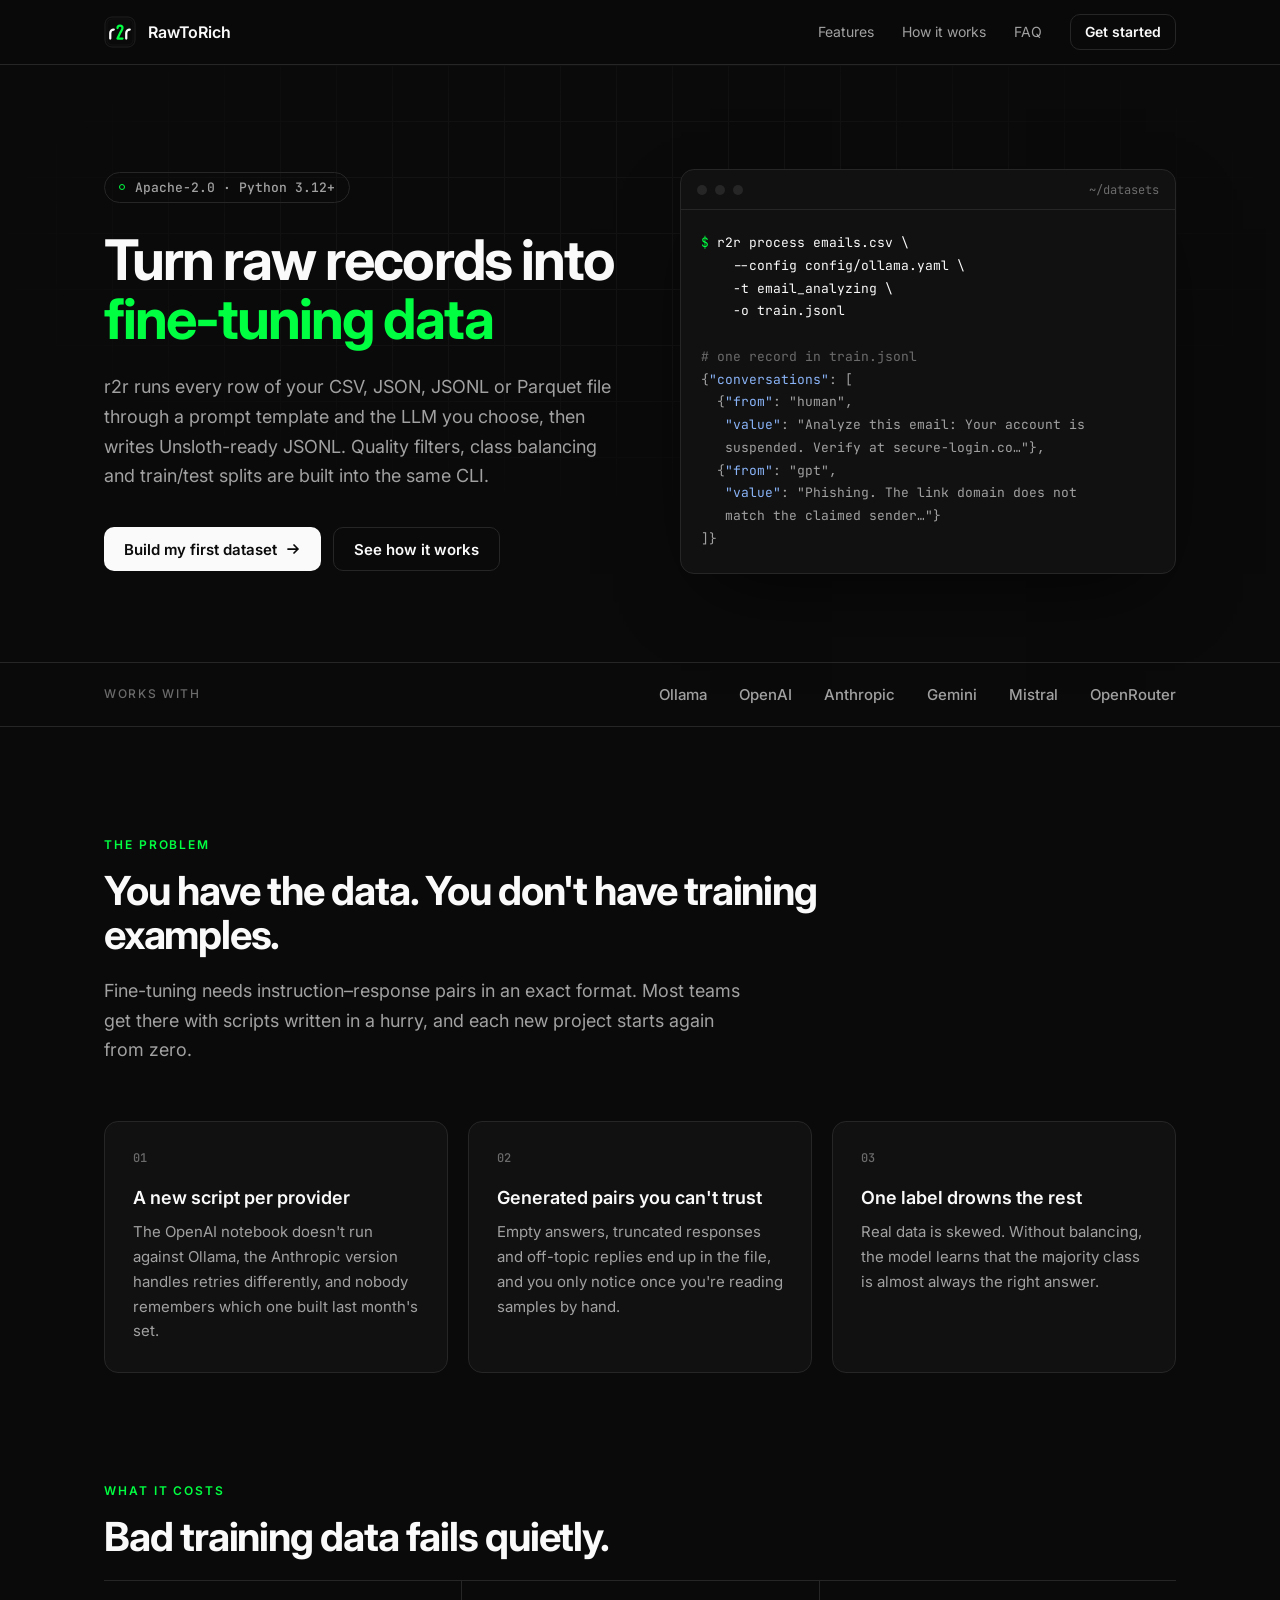
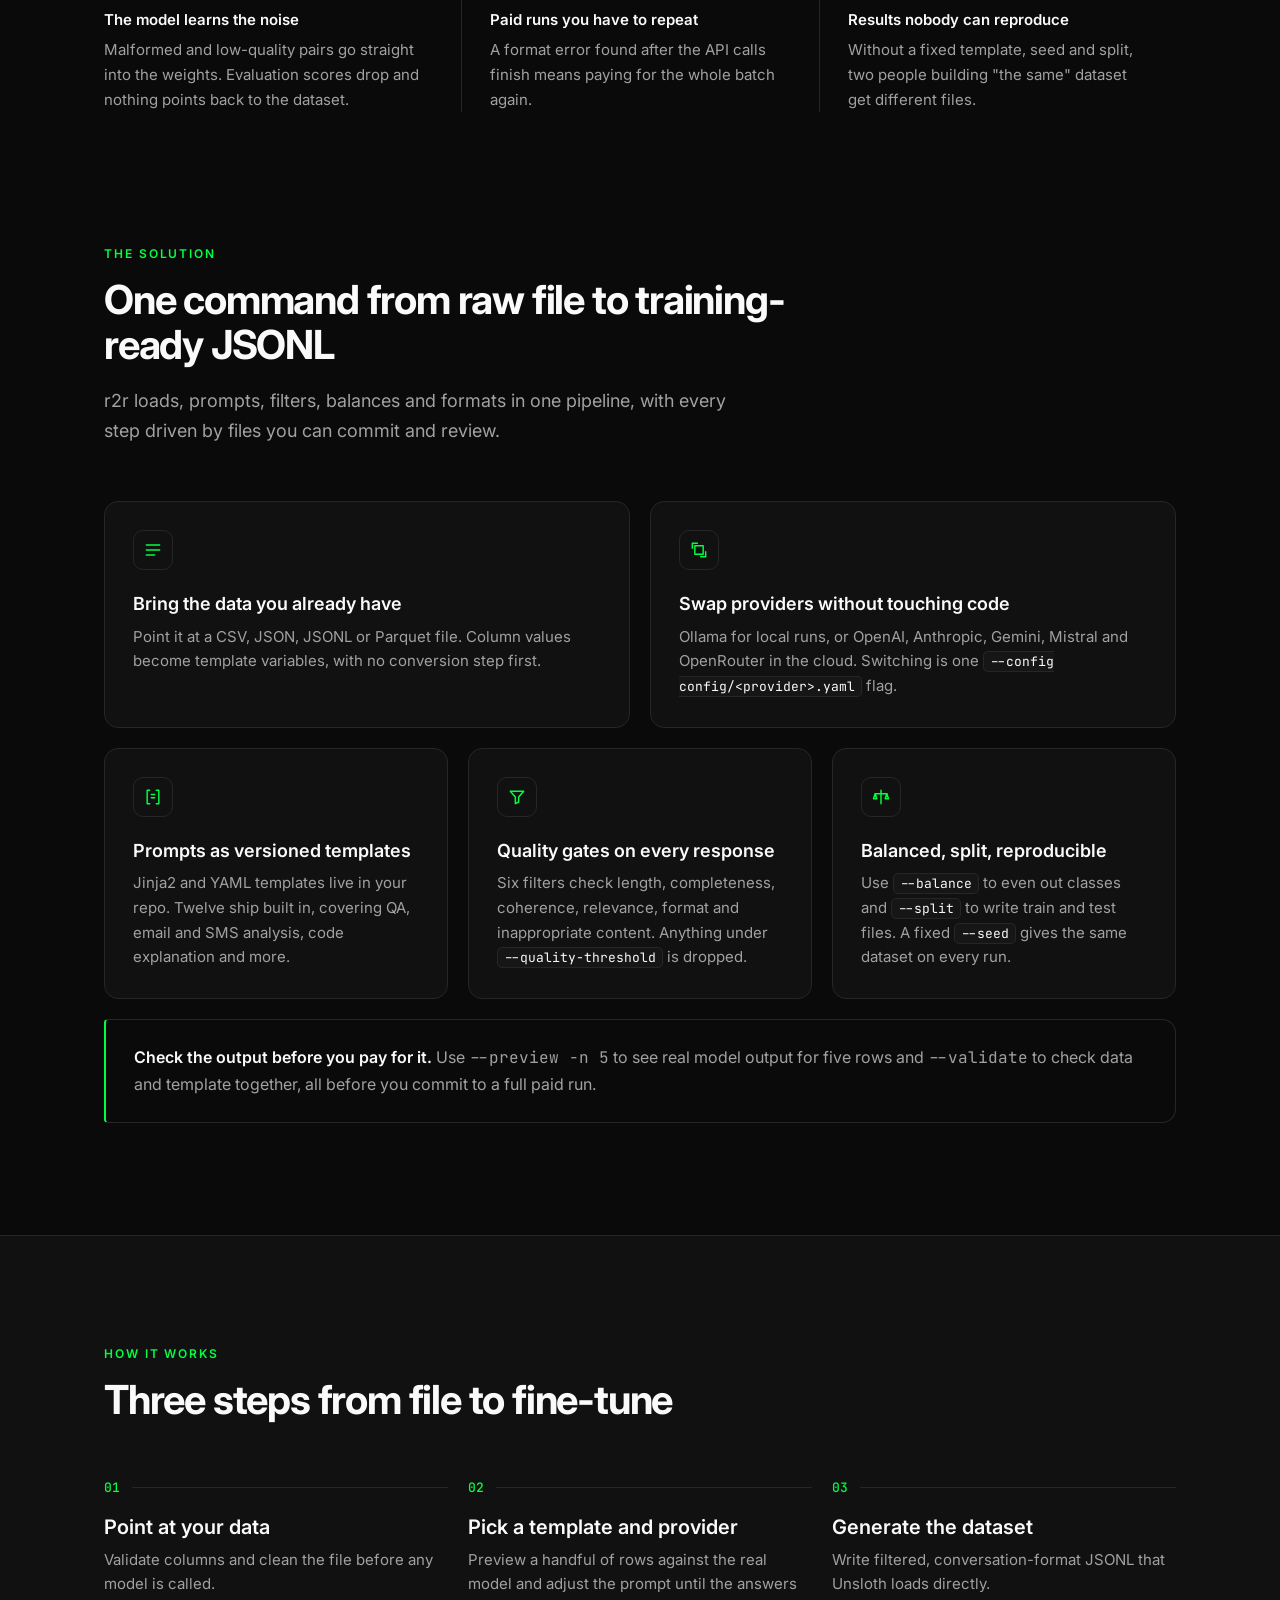
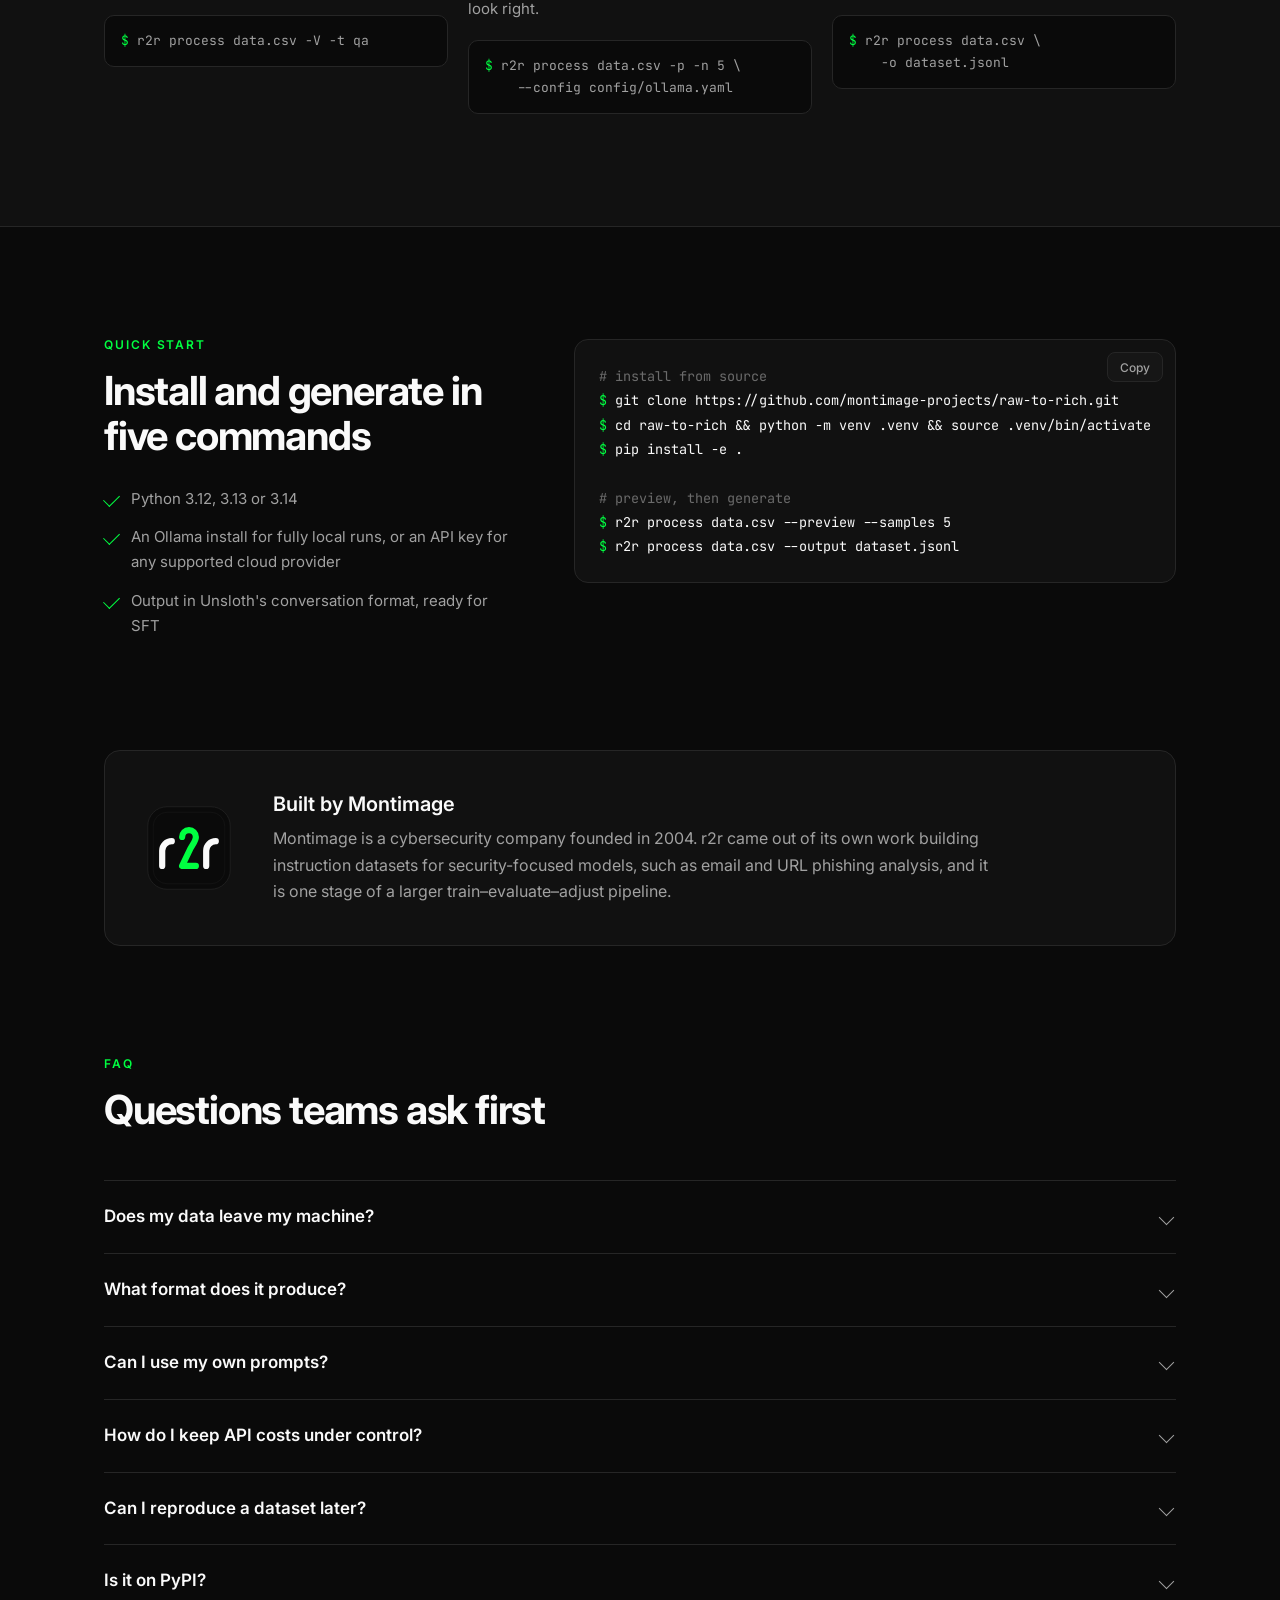
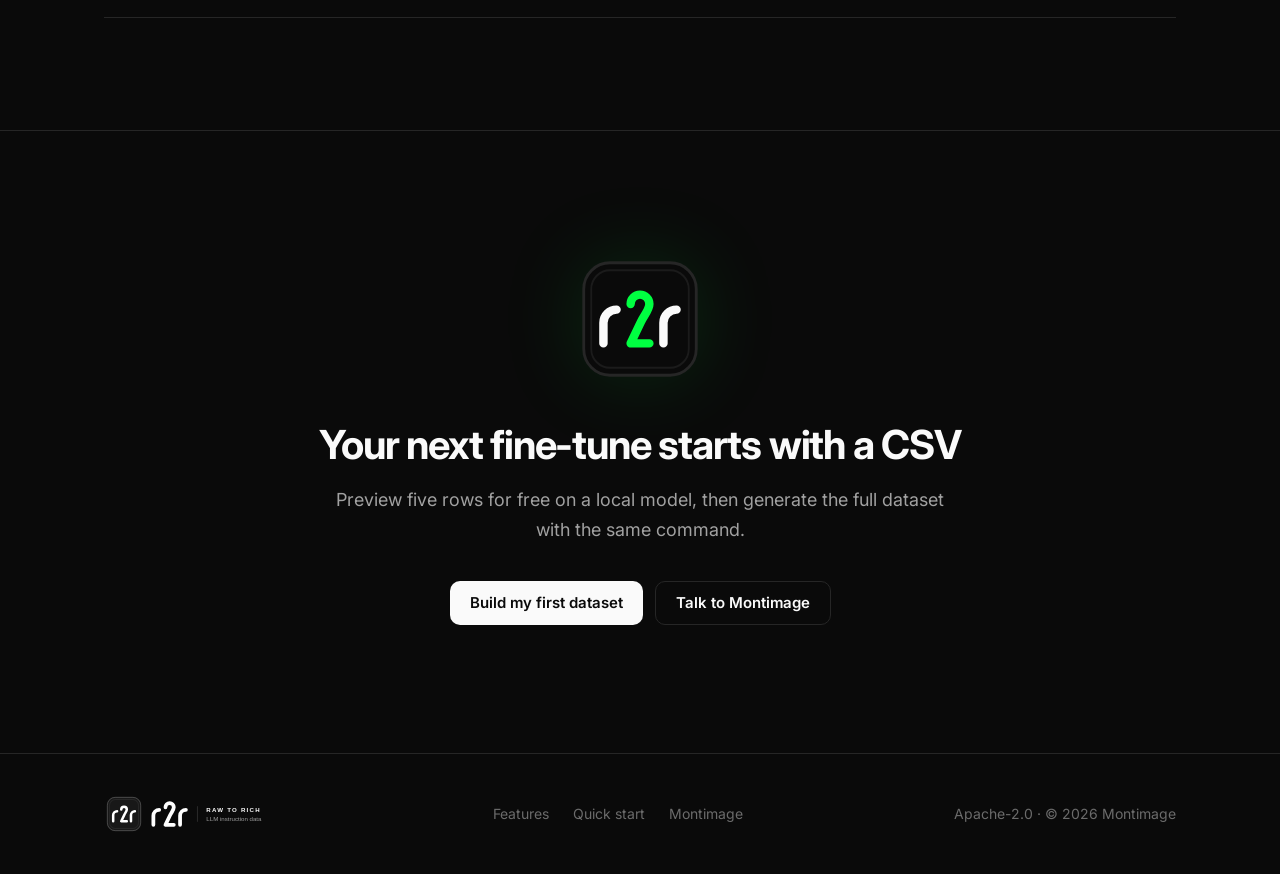
==== index.html @ e6274228 "chore(pages): publish site" ====
<!doctype html>
<html lang="en">
<head>
<meta charset="utf-8">
<meta name="viewport" content="width=device-width, initial-scale=1">
<title>r2r — Raw datasets to fine-tuning data</title>
<meta name="description" content="r2r turns CSV, JSON, JSONL and Parquet files into Unsloth-ready instruction datasets using any LLM provider, with quality filters, class balancing and train/test splits built in.">
<meta property="og:title" content="r2r — Raw datasets to fine-tuning data">
<meta property="og:description" content="Turn raw records into instruction datasets for LLM fine-tuning. One CLI: load, prompt, filter, balance, export JSONL.">
<meta property="og:image" content="assets/logo-icon.svg">
<meta name="theme-color" content="#0A0A0A">
<link rel="icon" href="assets/favicon.svg" type="image/svg+xml">
<link rel="preconnect" href="https://fonts.googleapis.com">
<link rel="preconnect" href="https://fonts.gstatic.com" crossorigin>
<link href="https://fonts.googleapis.com/css2?family=Inter:wght@400;500;600;700&family=JetBrains+Mono:wght@400;500&display=swap" rel="stylesheet">
<style>
:root{
  --bg:#0A0A0A;--surface:#111111;--surface-2:#161616;--border:#262626;--muted:#A1A1A1;--dim:#6B6B6B;--text:#FAFAFA;--accent:#00FF41;
  --sans:Inter,system-ui,-apple-system,"Segoe UI",sans-serif;--mono:"JetBrains Mono",ui-monospace,SFMono-Regular,Menlo,monospace;
}
*{box-sizing:border-box;margin:0;padding:0}
html{scroll-behavior:smooth}
body{background:var(--bg);color:var(--text);font:400 16px/1.65 var(--sans);-webkit-font-smoothing:antialiased;overflow-x:hidden}
a{color:inherit;text-decoration:none}
.wrap{max-width:1120px;margin:0 auto;padding:0 24px}
code,pre{font-family:var(--mono)}
:focus-visible{outline:2px solid var(--accent);outline-offset:3px;border-radius:6px}

/* nav */
nav{position:sticky;top:0;z-index:10;background:rgba(10,10,10,.82);backdrop-filter:saturate(140%) blur(12px);-webkit-backdrop-filter:saturate(140%) blur(12px);border-bottom:1px solid var(--border)}
nav .wrap{display:flex;align-items:center;justify-content:space-between;height:64px}
.brand{display:flex;align-items:center;gap:12px}
.brand img{width:32px;height:32px}
.brand span{font:600 16px/1 var(--sans);letter-spacing:-.01em}
.links{display:flex;align-items:center;gap:28px;font-size:14px;color:var(--muted)}
.links a:hover{color:var(--text)}

/* buttons */
.btn{display:inline-flex;align-items:center;gap:8px;height:44px;padding:0 20px;border-radius:10px;font:600 15px/1 var(--sans);transition:border-color .15s,background .15s,color .15s}
.btn-primary{background:var(--text);color:var(--bg)}
.btn-primary:hover{background:#fff}
.btn-ghost{border:1px solid var(--border);color:var(--text)}
.btn-ghost:hover{border-color:var(--accent);color:var(--accent)}
.btn-sm{height:36px;padding:0 14px;font-size:14px}
.btn svg{width:16px;height:16px}

/* hero */
.hero{padding:104px 0 88px;position:relative}
.hero::before{content:"";position:absolute;inset:0;background-image:linear-gradient(var(--border) 1px,transparent 1px),linear-gradient(90deg,var(--border) 1px,transparent 1px);background-size:56px 56px;opacity:.35;mask-image:radial-gradient(ellipse 70% 60% at 50% 30%,#000 30%,transparent 75%);-webkit-mask-image:radial-gradient(ellipse 70% 60% at 50% 30%,#000 30%,transparent 75%);pointer-events:none}
.hero .wrap{position:relative;display:grid;grid-template-columns:1.05fr 1fr;gap:56px;align-items:center}
.eyebrow{display:inline-flex;align-items:center;gap:10px;font:500 13px/1 var(--mono);color:var(--muted);border:1px solid var(--border);border-radius:999px;padding:8px 14px;margin-bottom:28px}
.eyebrow i{width:6px;height:6px;border-radius:50%;border:1.5px solid var(--accent)}
h1{font:700 56px/1.05 var(--sans);letter-spacing:-.035em}
h1 em{font-style:normal;color:var(--accent)}
.lead{font-size:18px;color:var(--muted);margin:24px 0 36px;max-width:520px}
.cta{display:flex;gap:12px;flex-wrap:wrap}

/* terminal */
.term{background:var(--surface);border:1px solid var(--border);border-radius:14px;overflow:hidden;box-shadow:0 30px 80px -30px rgba(0,0,0,.8)}
.term-bar{display:flex;align-items:center;gap:8px;height:40px;padding:0 16px;border-bottom:1px solid var(--border)}
.term-bar b{width:10px;height:10px;border-radius:50%;background:#262626}
.term-bar span{margin-left:auto;font:400 12px var(--mono);color:var(--dim)}
.term pre{padding:22px 20px;font-size:13px;line-height:1.75;color:var(--muted);white-space:pre;overflow-x:auto}
.p{color:var(--accent)}.w{color:var(--text)}.d{color:var(--dim)}.k{color:#8AB4F8}

/* trust */
.trust{border-top:1px solid var(--border);border-bottom:1px solid var(--border)}
.trust .wrap{display:flex;align-items:center;justify-content:space-between;gap:24px;flex-wrap:wrap;padding-top:22px;padding-bottom:22px}
.trust small{font:500 12px/1 var(--sans);letter-spacing:.14em;text-transform:uppercase;color:var(--dim)}
.trust ul{display:flex;gap:32px;list-style:none;flex-wrap:wrap;font:500 15px var(--sans);color:var(--muted)}

/* sections */
section{padding:112px 0}
.label{font:600 12px/1 var(--sans);letter-spacing:.16em;text-transform:uppercase;color:var(--accent);margin-bottom:18px}
h2{font:700 40px/1.12 var(--sans);letter-spacing:-.03em;max-width:720px}
.sub{color:var(--muted);font-size:18px;max-width:640px;margin-top:18px}

/* problem / agitate */
.cols3{display:grid;grid-template-columns:repeat(3,1fr);gap:20px;margin-top:56px}
.pain{border:1px solid var(--border);border-radius:14px;padding:28px;background:var(--surface)}
.pain .n{font:500 12px var(--mono);color:var(--dim);margin-bottom:20px;display:block}
.pain h3{font:600 18px/1.35 var(--sans);margin-bottom:10px}
.pain p{color:var(--muted);font-size:15px}
.cost{margin-top:20px;display:grid;grid-template-columns:repeat(3,1fr);border-top:1px solid var(--border)}
.cost div{padding:28px 28px 0 0}
.cost div+div{padding-left:28px;border-left:1px solid var(--border)}
.cost h4{font:600 15px/1.4 var(--sans);margin-bottom:8px}
.cost p{color:var(--muted);font-size:15px}

/* features */
.feat{display:grid;grid-template-columns:repeat(6,1fr);gap:20px;margin-top:56px}
.f{grid-column:span 2;border:1px solid var(--border);border-radius:14px;padding:28px;background:var(--surface);transition:border-color .2s}
.f:hover{border-color:#3a3a3a}
.f.wide{grid-column:span 3}
.f .ic{width:40px;height:40px;border-radius:10px;border:1px solid var(--border);display:grid;place-items:center;margin-bottom:22px}
.f .ic svg{width:20px;height:20px;stroke:var(--accent);fill:none;stroke-width:1.75;stroke-linecap:round;stroke-linejoin:round}
.f h3{font:600 18px/1.35 var(--sans);margin-bottom:8px}
.f p{color:var(--muted);font-size:15px}
.f code{font-size:13px;color:var(--text);background:var(--surface-2);border:1px solid var(--border);border-radius:5px;padding:1px 6px}
.why{margin-top:20px;border:1px solid var(--border);border-left:2px solid var(--accent);border-radius:4px 14px 14px 4px;padding:24px 28px;color:var(--muted)}
.why strong{color:var(--text);font-weight:600}

/* how */
.how{background:var(--surface);border-top:1px solid var(--border);border-bottom:1px solid var(--border)}
.steps{display:grid;grid-template-columns:repeat(3,1fr);gap:20px;margin-top:56px;counter-reset:s}
.step{position:relative}
.step .num{font:500 13px var(--mono);color:var(--accent);display:flex;align-items:center;gap:12px;margin-bottom:18px}
.step .num::after{content:"";flex:1;height:1px;background:var(--border)}
.step h3{font:600 20px/1.3 var(--sans);margin-bottom:8px}
.step p{color:var(--muted);font-size:15px;margin-bottom:18px}
.snip{background:var(--bg);border:1px solid var(--border);border-radius:10px;padding:14px 16px;font:400 13px/1.7 var(--mono);color:var(--muted);overflow-x:auto;white-space:pre}

/* quick start */
.qs{display:grid;grid-template-columns:1fr 1.2fr;gap:56px;align-items:start}
.qs ul{list-style:none;margin-top:28px;display:grid;gap:14px}
.qs li{display:flex;gap:12px;color:var(--muted);font-size:15px}
.qs li::before{content:"";flex:none;width:14px;height:8px;margin-top:7px;border-left:1.5px solid var(--accent);border-bottom:1.5px solid var(--accent);transform:rotate(-45deg)}
.code{position:relative;background:var(--surface);border:1px solid var(--border);border-radius:14px}
.code pre{padding:24px;font-size:13.5px;line-height:1.8;color:var(--muted);overflow-x:auto}
.copy{position:absolute;top:12px;right:12px;height:30px;padding:0 12px;border-radius:8px;border:1px solid var(--border);background:var(--surface-2);color:var(--muted);font:500 12px var(--sans);cursor:pointer}
.copy:hover{color:var(--text);border-color:#3a3a3a}

/* about */
.about{display:grid;grid-template-columns:auto 1fr;gap:40px;align-items:center;border:1px solid var(--border);border-radius:16px;padding:40px;background:var(--surface)}
.about img{width:88px;height:88px}
.about p{color:var(--muted);max-width:720px}
.about h3{font:600 20px/1.3 var(--sans);margin-bottom:8px}

/* faq */
.faq{margin-top:48px;border-top:1px solid var(--border)}
details{border-bottom:1px solid var(--border)}
summary{list-style:none;cursor:pointer;display:flex;justify-content:space-between;align-items:center;gap:24px;padding:24px 0;font:600 17px/1.4 var(--sans)}
summary::-webkit-details-marker{display:none}
summary::after{content:"";flex:none;width:10px;height:10px;border-right:1.5px solid var(--muted);border-bottom:1.5px solid var(--muted);transform:rotate(45deg);transition:transform .2s;margin-right:4px}
details[open] summary::after{transform:rotate(-135deg)}
details p{color:var(--muted);padding:0 48px 24px 0;max-width:820px}
details code{font-size:13px;color:var(--text)}

/* final */
.final{text-align:center;padding:128px 0;border-top:1px solid var(--border);position:relative;overflow:hidden}
.final svg.bg{width:120px;height:120px;margin-bottom:36px;filter:drop-shadow(0 0 40px rgba(0,255,65,.12))}
.final h2{margin:0 auto}
.final .sub{margin:18px auto 36px}
.final .cta{justify-content:center}

footer{border-top:1px solid var(--border);padding:40px 0;color:var(--dim);font-size:14px}
footer .wrap{display:flex;justify-content:space-between;align-items:center;gap:20px;flex-wrap:wrap}
footer img{height:40px}
footer a:hover{color:var(--text)}
footer nav{position:static;background:none;border:0;backdrop-filter:none;display:flex;gap:24px}

@media (max-width:960px){
  .hero .wrap,.qs{grid-template-columns:1fr}
  h1{font-size:44px}
  .feat{grid-template-columns:1fr 1fr}.f,.f.wide{grid-column:span 1}
  .cols3,.steps{grid-template-columns:1fr}
  .cost{grid-template-columns:1fr}.cost div,.cost div+div{padding:24px 0 0;border-left:0}
}
@media (max-width:640px){
  .wrap{padding:0 16px}
  .links a:not(.btn){display:none}
  .hero{padding:72px 0 64px}
  h1{font-size:38px}h2{font-size:30px}
  .term pre{font-size:11.5px;padding:18px 16px}
  section{padding:80px 0}
  .feat{grid-template-columns:1fr}
  .about{grid-template-columns:1fr;padding:28px}
  details p{padding-right:0}
}
@media (prefers-reduced-motion:reduce){html{scroll-behavior:auto}*{transition:none!important}}
</style>
</head>
<body>

<nav aria-label="Primary">
  <div class="wrap">
    <a class="brand" href="#top" aria-label="r2r home">
      <img src="assets/logo-mark.svg" alt="">
      <span>RawToRich</span>
    </a>
    <div class="links">
      <a href="#features">Features</a>
      <a href="#how">How it works</a>
      <a href="#faq">FAQ</a>
      <a class="btn btn-ghost btn-sm" href="#quickstart">Get started</a>
    </div>
  </div>
</nav>

<main id="top">

<!-- HERO -->
<header class="hero">
  <div class="wrap">
    <div>
      <span class="eyebrow"><i></i>Apache-2.0 · Python 3.12+</span>
      <h1>Turn raw records into <em>fine-tuning data</em></h1>
      <p class="lead">r2r runs every row of your CSV, JSON, JSONL or Parquet file through a prompt template and the LLM you choose, then writes Unsloth-ready JSONL. Quality filters, class balancing and train/test splits are built into the same CLI.</p>
      <div class="cta">
        <a class="btn btn-primary" href="#quickstart">Build my first dataset
          <svg viewBox="0 0 16 16" fill="none" stroke="currentColor" stroke-width="1.75" stroke-linecap="round" stroke-linejoin="round" aria-hidden="true"><path d="M3 8h10M9 4l4 4-4 4"/></svg></a>
        <a class="btn btn-ghost" href="#how">See how it works</a>
      </div>
    </div>
    <div class="term" role="img" aria-label="Terminal running r2r and the JSONL record it produces">
      <div class="term-bar"><b></b><b></b><b></b><span>~/datasets</span></div>
<pre><span class="p">$</span> <span class="w">r2r process emails.csv \
    --config config/ollama.yaml \
    -t email_analyzing \
    -o train.jsonl</span>

<span class="d"># one record in train.jsonl</span>
{<span class="k">"conversations"</span>: [
  {<span class="k">"from"</span>: "human",
   <span class="k">"value"</span>: "Analyze this email: Your account is
   suspended. Verify at secure-login.co…"},
  {<span class="k">"from"</span>: "gpt",
   <span class="k">"value"</span>: "Phishing. The link domain does not
   match the claimed sender…"}
]}</pre>
    </div>
  </div>
</header>

<div class="trust">
  <div class="wrap">
    <small>Works with</small>
    <ul>
      <li>Ollama</li><li>OpenAI</li><li>Anthropic</li><li>Gemini</li><li>Mistral</li><li>OpenRouter</li>
    </ul>
  </div>
</div>

<!-- PROBLEM -->
<section aria-labelledby="problem-h">
  <div class="wrap">
    <div class="label">The problem</div>
    <h2 id="problem-h">You have the data. You don't have training examples.</h2>
    <p class="sub">Fine-tuning needs instruction–response pairs in an exact format. Most teams get there with scripts written in a hurry, and each new project starts again from zero.</p>
    <div class="cols3">
      <article class="pain"><span class="n">01</span><h3>A new script per provider</h3><p>The OpenAI notebook doesn't run against Ollama, the Anthropic version handles retries differently, and nobody remembers which one built last month's set.</p></article>
      <article class="pain"><span class="n">02</span><h3>Generated pairs you can't trust</h3><p>Empty answers, truncated responses and off-topic replies end up in the file, and you only notice once you're reading samples by hand.</p></article>
      <article class="pain"><span class="n">03</span><h3>One label drowns the rest</h3><p>Real data is skewed. Without balancing, the model learns that the majority class is almost always the right answer.</p></article>
    </div>
  </div>
</section>

<!-- AGITATE -->
<section style="padding-top:0" aria-labelledby="cost-h">
  <div class="wrap">
    <div class="label">What it costs</div>
    <h2 id="cost-h">Bad training data fails quietly.</h2>
    <div class="cost">
      <div><h4>The model learns the noise</h4><p>Malformed and low-quality pairs go straight into the weights. Evaluation scores drop and nothing points back to the dataset.</p></div>
      <div><h4>Paid runs you have to repeat</h4><p>A format error found after the API calls finish means paying for the whole batch again.</p></div>
      <div><h4>Results nobody can reproduce</h4><p>Without a fixed template, seed and split, two people building "the same" dataset get different files.</p></div>
    </div>
  </div>
</section>

<!-- SOLUTION -->
<section id="features" aria-labelledby="feat-h" style="padding-top:24px">
  <div class="wrap">
    <div class="label">The solution</div>
    <h2 id="feat-h">One command from raw file to training-ready JSONL</h2>
    <p class="sub">r2r loads, prompts, filters, balances and formats in one pipeline, with every step driven by files you can commit and review.</p>
    <div class="feat">
      <article class="f wide">
        <div class="ic"><svg viewBox="0 0 24 24"><path d="M4 6h16M4 12h16M4 18h10"/></svg></div>
        <h3>Bring the data you already have</h3>
        <p>Point it at a CSV, JSON, JSONL or Parquet file. Column values become template variables, with no conversion step first.</p>
      </article>
      <article class="f wide">
        <div class="ic"><svg viewBox="0 0 24 24"><path d="M7 7h10v10H7z"/><path d="M4 10V4h6M20 14v6h-6"/></svg></div>
        <h3>Swap providers without touching code</h3>
        <p>Ollama for local runs, or OpenAI, Anthropic, Gemini, Mistral and OpenRouter in the cloud. Switching is one <code>--config config/&lt;provider&gt;.yaml</code> flag.</p>
      </article>
      <article class="f">
        <div class="ic"><svg viewBox="0 0 24 24"><path d="M8 4H5v16h3M16 4h3v16h-3"/><path d="M10 9h4M10 13h4"/></svg></div>
        <h3>Prompts as versioned templates</h3>
        <p>Jinja2 and YAML templates live in your repo. Twelve ship built in, covering QA, email and SMS analysis, code explanation and more.</p>
      </article>
      <article class="f">
        <div class="ic"><svg viewBox="0 0 24 24"><path d="M4 5h16l-6 7v6l-4 2v-8z"/></svg></div>
        <h3>Quality gates on every response</h3>
        <p>Six filters check length, completeness, coherence, relevance, format and inappropriate content. Anything under <code>--quality-threshold</code> is dropped.</p>
      </article>
      <article class="f">
        <div class="ic"><svg viewBox="0 0 24 24"><path d="M12 4v16M5 8h14"/><path d="M5 8l-2 6h4zM19 8l-2 6h4z"/></svg></div>
        <h3>Balanced, split, reproducible</h3>
        <p>Use <code>--balance</code> to even out classes and <code>--split</code> to write train and test files. A fixed <code>--seed</code> gives the same dataset on every run.</p>
      </article>
    </div>
    <p class="why"><strong>Check the output before you pay for it.</strong> Use <code>--preview -n 5</code> to see real model output for five rows and <code>--validate</code> to check data and template together, all before you commit to a full paid run.</p>
  </div>
</section>

<!-- HOW IT WORKS -->
<section id="how" class="how" aria-labelledby="how-h">
  <div class="wrap">
    <div class="label">How it works</div>
    <h2 id="how-h">Three steps from file to fine-tune</h2>
    <div class="steps">
      <div class="step">
        <div class="num">01</div>
        <h3>Point at your data</h3>
        <p>Validate columns and clean the file before any model is called.</p>
<div class="snip"><span class="p">$</span> r2r process data.csv -V -t qa</div>
      </div>
      <div class="step">
        <div class="num">02</div>
        <h3>Pick a template and provider</h3>
        <p>Preview a handful of rows against the real model and adjust the prompt until the answers look right.</p>
<div class="snip"><span class="p">$</span> r2r process data.csv -p -n 5 \
    --config config/ollama.yaml</div>
      </div>
      <div class="step">
        <div class="num">03</div>
        <h3>Generate the dataset</h3>
        <p>Write filtered, conversation-format JSONL that Unsloth loads directly.</p>
<div class="snip"><span class="p">$</span> r2r process data.csv \
    -o dataset.jsonl</div>
      </div>
    </div>
  </div>
</section>

<!-- QUICK START -->
<section id="quickstart" aria-labelledby="qs-h">
  <div class="wrap qs">
    <div>
      <div class="label">Quick start</div>
      <h2 id="qs-h">Install and generate in five commands</h2>
      <ul>
        <li>Python 3.12, 3.13 or 3.14</li>
        <li>An Ollama install for fully local runs, or an API key for any supported cloud provider</li>
        <li>Output in Unsloth's conversation format, ready for SFT</li>
      </ul>
    </div>
    <div class="code">
      <button class="copy" type="button" data-copy="qs-code">Copy</button>
<pre id="qs-code"><span class="d"># install from source</span>
<span class="p">$</span> <span class="w">git clone https://github.com/montimage-projects/raw-to-rich.git</span>
<span class="p">$</span> <span class="w">cd raw-to-rich &amp;&amp; python -m venv .venv &amp;&amp; source .venv/bin/activate</span>
<span class="p">$</span> <span class="w">pip install -e .</span>

<span class="d"># preview, then generate</span>
<span class="p">$</span> <span class="w">r2r process data.csv --preview --samples 5</span>
<span class="p">$</span> <span class="w">r2r process data.csv --output dataset.jsonl</span></pre>
    </div>
  </div>
</section>

<!-- ABOUT -->
<section style="padding-top:0" aria-labelledby="about-h">
  <div class="wrap">
    <div class="about">
      <img src="assets/logo-icon.svg" alt="">
      <div>
        <h3 id="about-h">Built by Montimage</h3>
        <p>Montimage is a cybersecurity company founded in 2004. r2r came out of its own work building instruction datasets for security-focused models, such as email and URL phishing analysis, and it is one stage of a larger train–evaluate–adjust pipeline.</p>
      </div>
    </div>
  </div>
</section>

<!-- FAQ -->
<section id="faq" style="padding-top:0" aria-labelledby="faq-h">
  <div class="wrap">
    <div class="label">FAQ</div>
    <h2 id="faq-h">Questions teams ask first</h2>
    <div class="faq">
      <details><summary>Does my data leave my machine?</summary><p>Only if you choose a cloud provider. With Ollama, every prompt and response stays on your hardware. With a cloud provider, each rendered prompt is sent to that provider's API under your own key.</p></details>
      <details><summary>What format does it produce?</summary><p>JSONL in the conversation format Unsloth expects. Each line holds a <code>conversations</code> list of <code>human</code>/<code>gpt</code> turns, plus an optional system message.</p></details>
      <details><summary>Can I use my own prompts?</summary><p>Yes. Write a Jinja2 or YAML template that references your column names and pass it with <code>-t path/to/template</code>. The built-in templates are good starting points to copy.</p></details>
      <details><summary>How do I keep API costs under control?</summary><p>Start with <code>--preview</code> on a few rows, cap a run with <code>r2r generate --max-samples</code>, and use <code>--dry-run</code> to check the whole pipeline without calling the model.</p></details>
      <details><summary>Can I reproduce a dataset later?</summary><p>Yes. Templates and provider configs are plain files you commit, and <code>--seed</code> fixes sampling, balancing and splits. Model output can still vary between runs, depending on the provider's temperature settings.</p></details>
      <details><summary>Is it on PyPI?</summary><p>Not yet. Install from source with <code>pip install -e .</code>, which puts the <code>r2r</code> command on your path.</p></details>
    </div>
  </div>
</section>

<!-- FINAL CTA -->
<section class="final" aria-labelledby="final-h">
  <div class="wrap">
    <svg class="bg" viewBox="0 0 64 64" aria-hidden="true"><path d="M16,2 H48 A14,14 0 0 1 62,16 V48 A14,14 0 0 1 48,62 H16 A14,14 0 0 1 2,48 V16 A14,14 0 0 1 16,2 Z" fill="#0A0A0A" stroke="#262626" stroke-width="1.5"/><path d="M16,6 H48 A10,10 0 0 1 58,16 V48 A10,10 0 0 1 48,58 H16 A10,10 0 0 1 6,48 V16 A10,10 0 0 1 16,6 Z" fill="none" stroke="#FAFAFA" stroke-opacity=".07" stroke-width="1"/><path d="M12.5,45 V34 A7,7 0 0 1 19.5,27" fill="none" stroke-width="4.5" stroke-linecap="round" stroke-linejoin="round" stroke="#FAFAFA"/><path d="M27,24 A5,5 0 0 1 37,24 C37,27 34.2,30 32.5,33.5 L27,45 H37" fill="none" stroke-width="4.5" stroke-linecap="round" stroke-linejoin="round" stroke="#00FF41"/><path d="M44.5,45 V34 A7,7 0 0 1 51.5,27" fill="none" stroke-width="4.5" stroke-linecap="round" stroke-linejoin="round" stroke="#FAFAFA"/></svg>
    <h2 id="final-h">Your next fine-tune starts with a CSV</h2>
    <p class="sub">Preview five rows for free on a local model, then generate the full dataset with the same command.</p>
    <div class="cta">
      <a class="btn btn-primary" href="#quickstart">Build my first dataset</a>
      <a class="btn btn-ghost" href="mailto:contact@montimage.eu?subject=r2r">Talk to Montimage</a>
    </div>
  </div>
</section>

</main>

<footer>
  <div class="wrap">
    <img src="assets/logo-white.svg" alt="r2r — Raw to Rich">
    <nav aria-label="Footer">
      <a href="#features">Features</a>
      <a href="#quickstart">Quick start</a>
      <a href="https://montimage.eu">Montimage</a>
    </nav>
    <span>Apache-2.0 · © 2026 Montimage</span>
  </div>
</footer>

<script>
document.querySelectorAll('.copy').forEach(function (btn) {
  btn.addEventListener('click', function () {
    var text = document.getElementById(btn.dataset.copy).innerText
      .split('\n').filter(function (l) { return l.trim() && l.trim()[0] !== '#'; })
      .map(function (l) { return l.replace(/^\$\s*/, ''); }).join('\n');
    var done = function () { btn.textContent = 'Copied'; setTimeout(function () { btn.textContent = 'Copy'; }, 1600); };
    if (navigator.clipboard) { navigator.clipboard.writeText(text).then(done, function () {}); }
  });
});
</script>
</body>
</html>
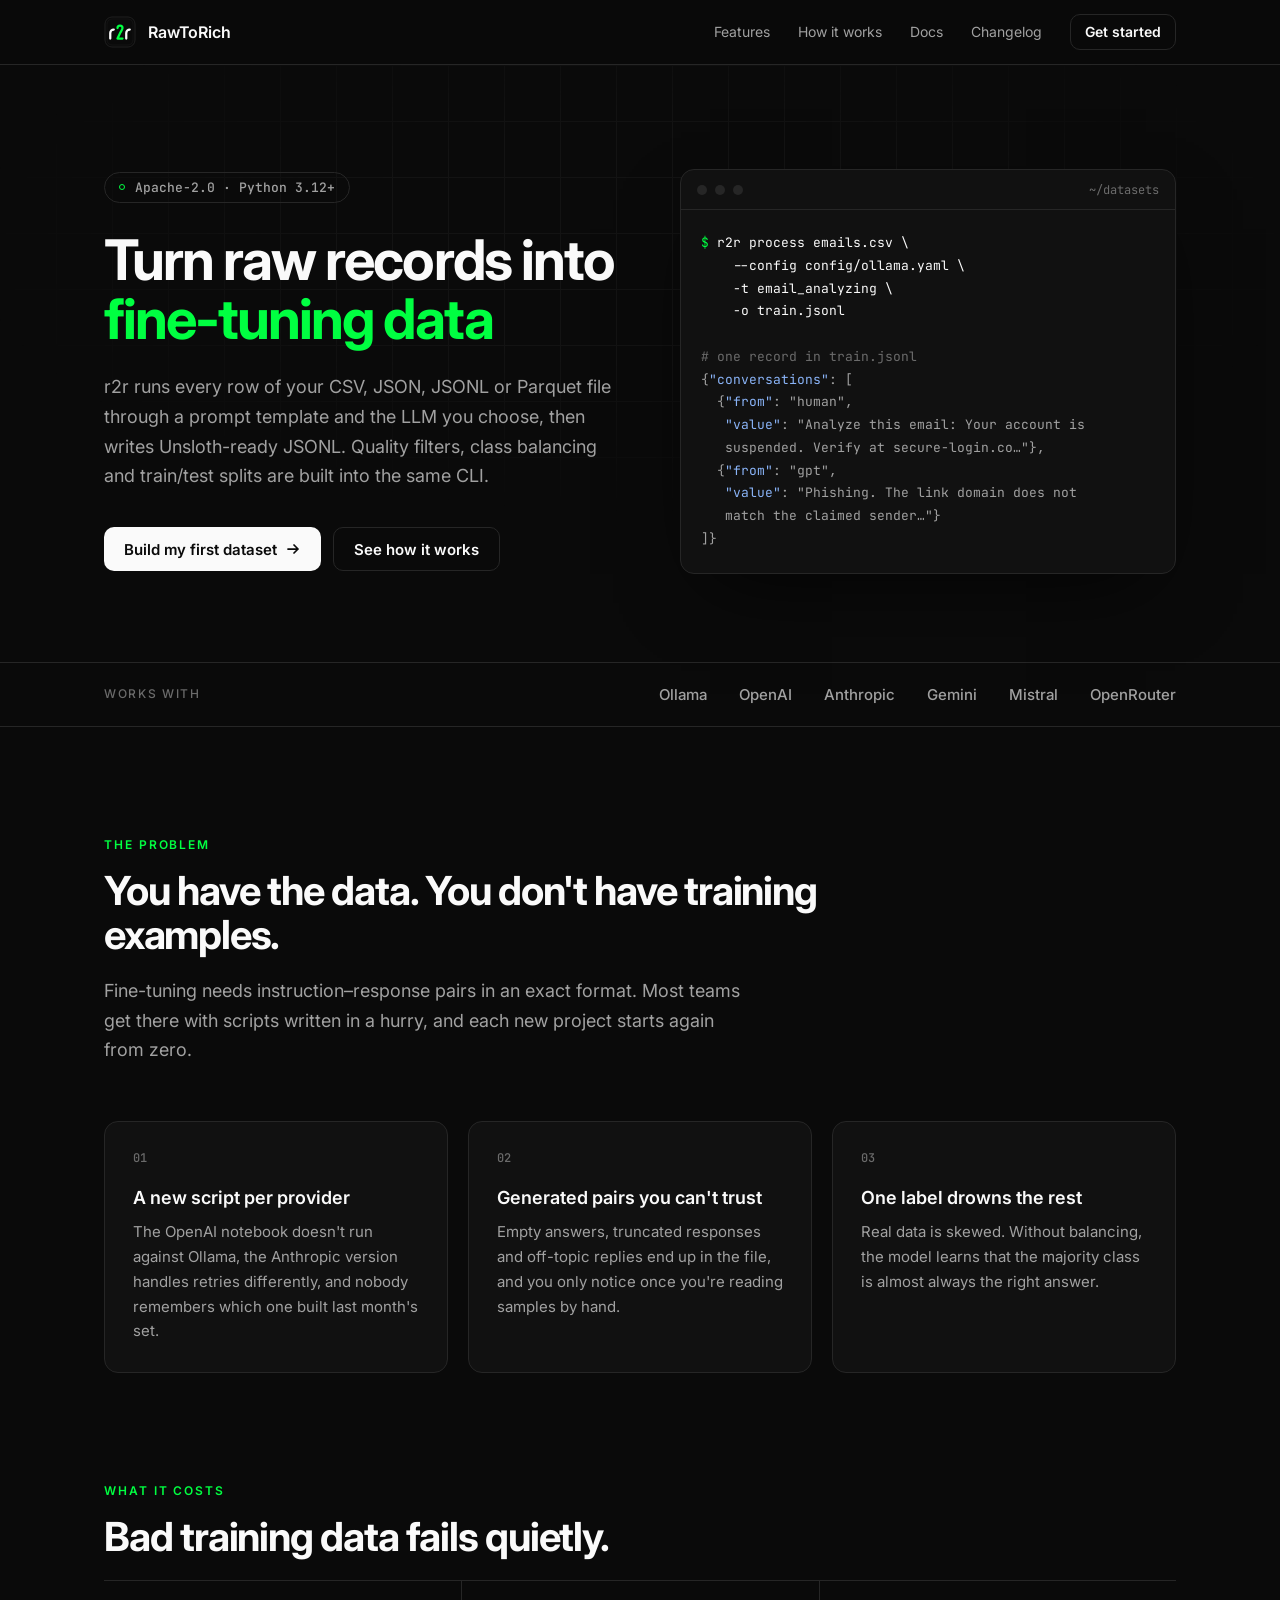
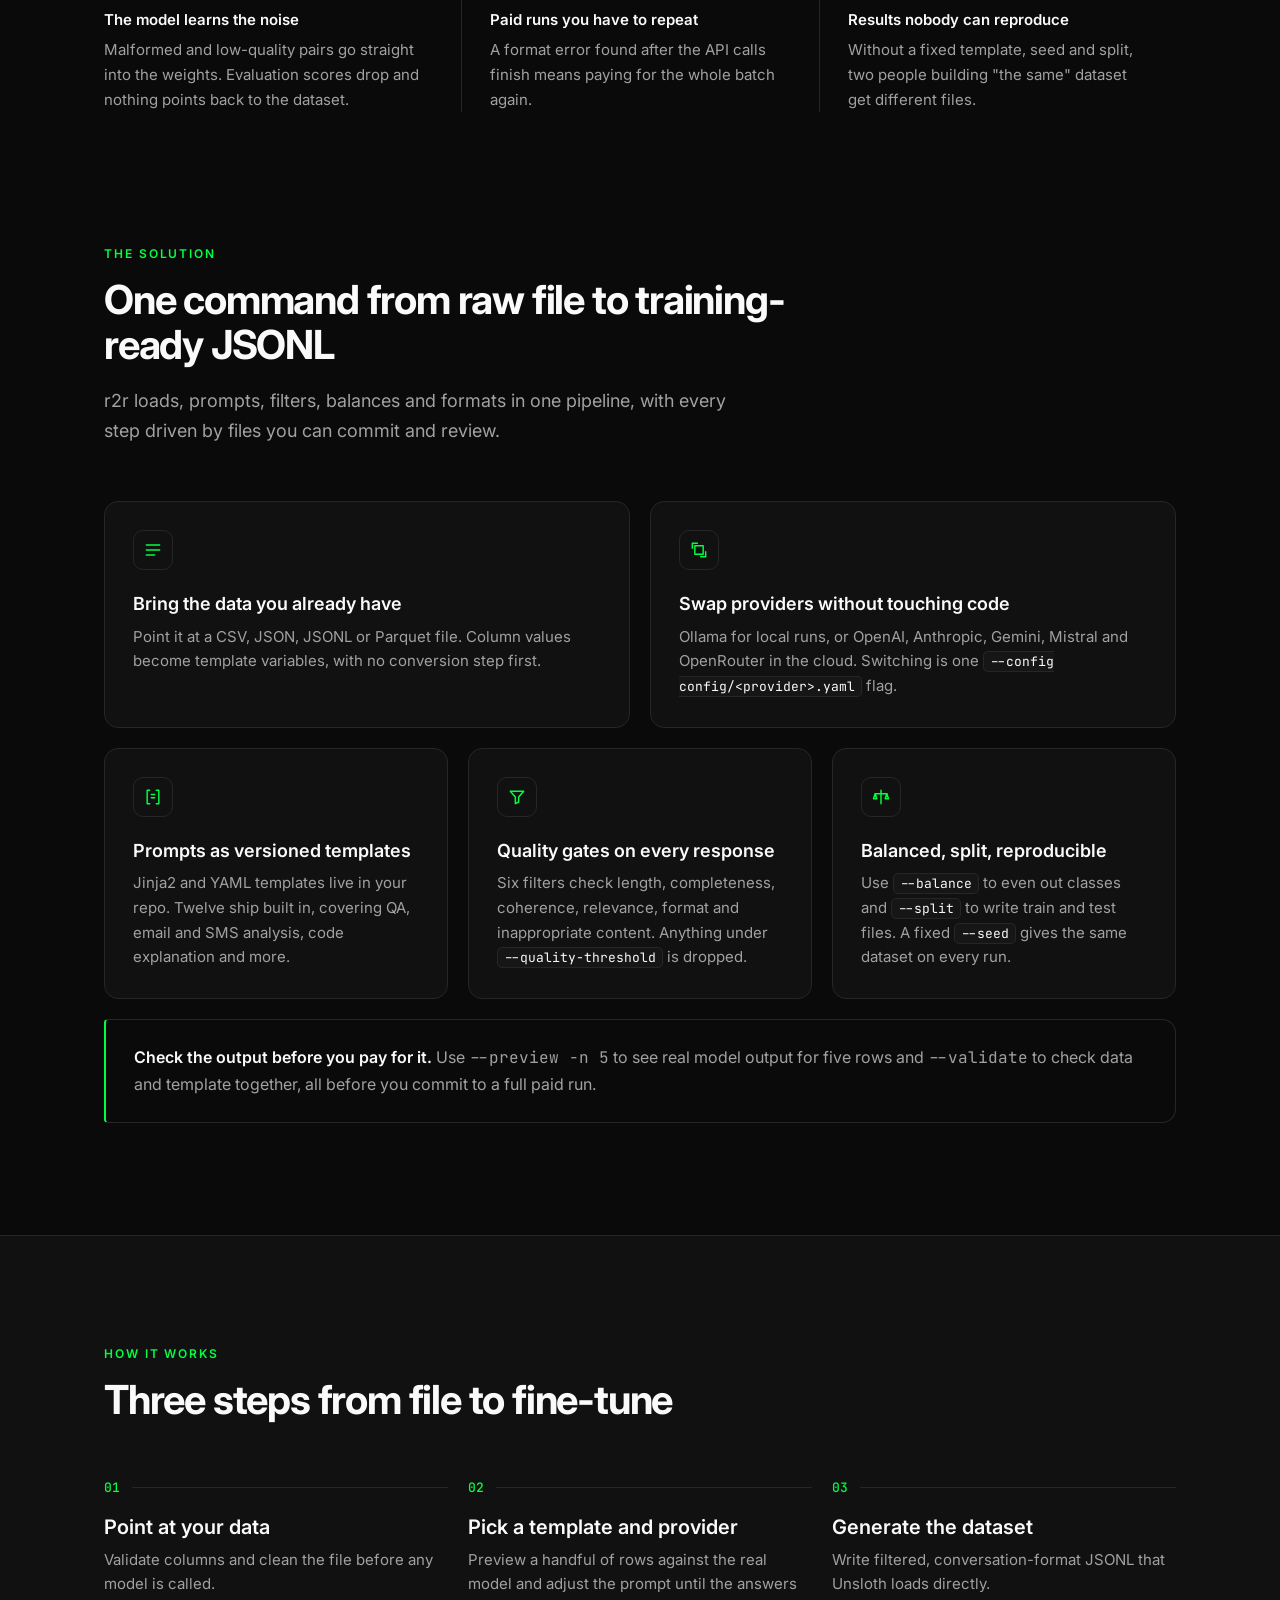
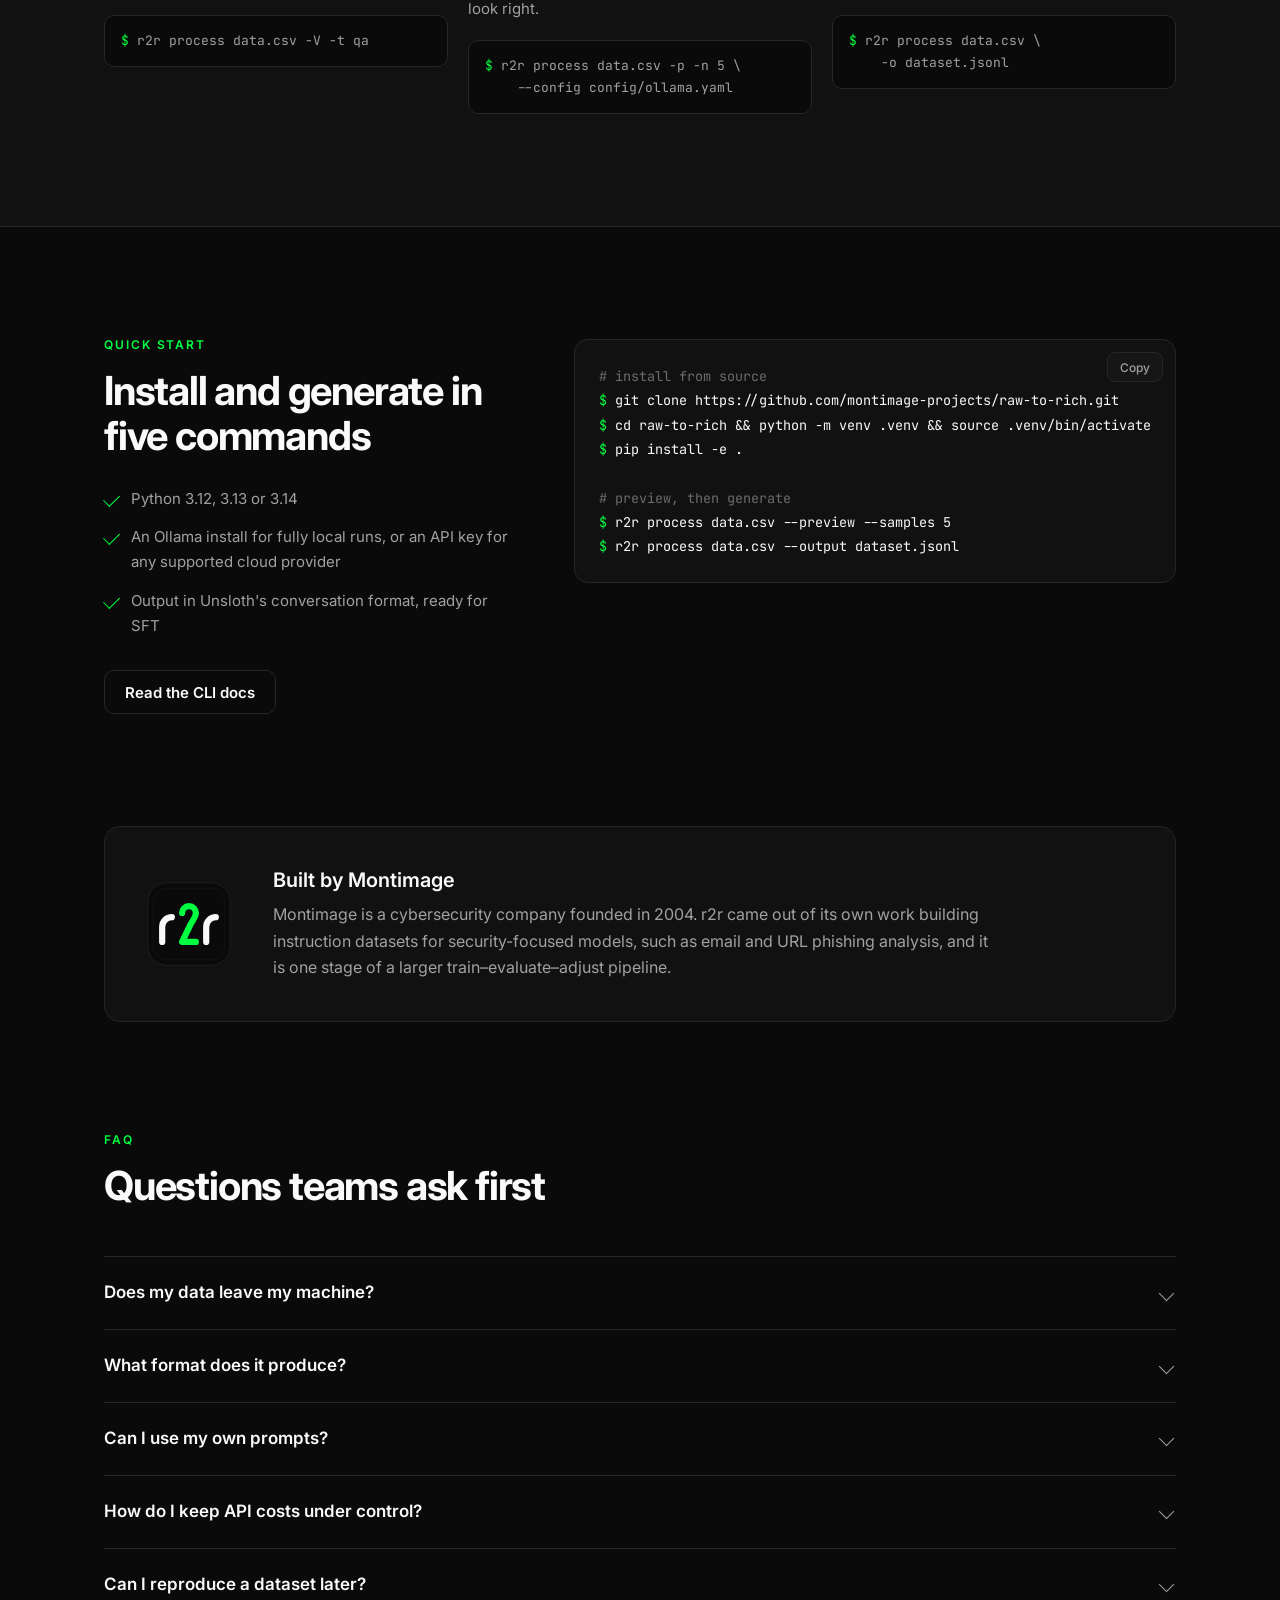
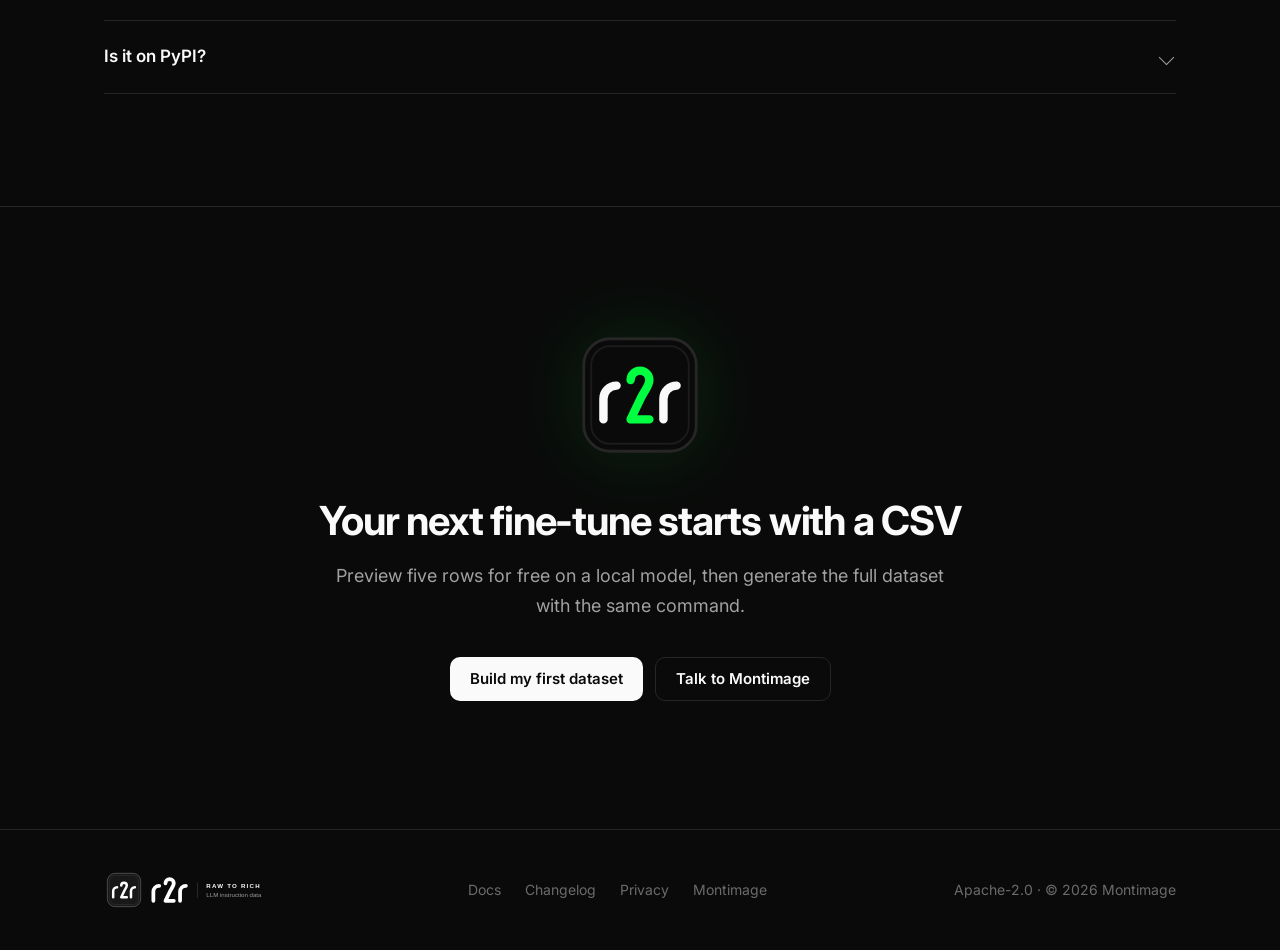
==== commit 7fedf8bf: "chore(pages): publish site" ====
--- a/index.html
+++ b/index.html
@@ -13,162 +13,7 @@
 <link rel="preconnect" href="https://fonts.googleapis.com">
 <link rel="preconnect" href="https://fonts.gstatic.com" crossorigin>
 <link href="https://fonts.googleapis.com/css2?family=Inter:wght@400;500;600;700&family=JetBrains+Mono:wght@400;500&display=swap" rel="stylesheet">
-<style>
-:root{
-  --bg:#0A0A0A;--surface:#111111;--surface-2:#161616;--border:#262626;--muted:#A1A1A1;--dim:#6B6B6B;--text:#FAFAFA;--accent:#00FF41;
-  --sans:Inter,system-ui,-apple-system,"Segoe UI",sans-serif;--mono:"JetBrains Mono",ui-monospace,SFMono-Regular,Menlo,monospace;
-}
-*{box-sizing:border-box;margin:0;padding:0}
-html{scroll-behavior:smooth}
-body{background:var(--bg);color:var(--text);font:400 16px/1.65 var(--sans);-webkit-font-smoothing:antialiased;overflow-x:hidden}
-a{color:inherit;text-decoration:none}
-.wrap{max-width:1120px;margin:0 auto;padding:0 24px}
-code,pre{font-family:var(--mono)}
-:focus-visible{outline:2px solid var(--accent);outline-offset:3px;border-radius:6px}
-
-/* nav */
-nav{position:sticky;top:0;z-index:10;background:rgba(10,10,10,.82);backdrop-filter:saturate(140%) blur(12px);-webkit-backdrop-filter:saturate(140%) blur(12px);border-bottom:1px solid var(--border)}
-nav .wrap{display:flex;align-items:center;justify-content:space-between;height:64px}
-.brand{display:flex;align-items:center;gap:12px}
-.brand img{width:32px;height:32px}
-.brand span{font:600 16px/1 var(--sans);letter-spacing:-.01em}
-.links{display:flex;align-items:center;gap:28px;font-size:14px;color:var(--muted)}
-.links a:hover{color:var(--text)}
-
-/* buttons */
-.btn{display:inline-flex;align-items:center;gap:8px;height:44px;padding:0 20px;border-radius:10px;font:600 15px/1 var(--sans);transition:border-color .15s,background .15s,color .15s}
-.btn-primary{background:var(--text);color:var(--bg)}
-.btn-primary:hover{background:#fff}
-.btn-ghost{border:1px solid var(--border);color:var(--text)}
-.btn-ghost:hover{border-color:var(--accent);color:var(--accent)}
-.btn-sm{height:36px;padding:0 14px;font-size:14px}
-.btn svg{width:16px;height:16px}
-
-/* hero */
-.hero{padding:104px 0 88px;position:relative}
-.hero::before{content:"";position:absolute;inset:0;background-image:linear-gradient(var(--border) 1px,transparent 1px),linear-gradient(90deg,var(--border) 1px,transparent 1px);background-size:56px 56px;opacity:.35;mask-image:radial-gradient(ellipse 70% 60% at 50% 30%,#000 30%,transparent 75%);-webkit-mask-image:radial-gradient(ellipse 70% 60% at 50% 30%,#000 30%,transparent 75%);pointer-events:none}
-.hero .wrap{position:relative;display:grid;grid-template-columns:1.05fr 1fr;gap:56px;align-items:center}
-.eyebrow{display:inline-flex;align-items:center;gap:10px;font:500 13px/1 var(--mono);color:var(--muted);border:1px solid var(--border);border-radius:999px;padding:8px 14px;margin-bottom:28px}
-.eyebrow i{width:6px;height:6px;border-radius:50%;border:1.5px solid var(--accent)}
-h1{font:700 56px/1.05 var(--sans);letter-spacing:-.035em}
-h1 em{font-style:normal;color:var(--accent)}
-.lead{font-size:18px;color:var(--muted);margin:24px 0 36px;max-width:520px}
-.cta{display:flex;gap:12px;flex-wrap:wrap}
-
-/* terminal */
-.term{background:var(--surface);border:1px solid var(--border);border-radius:14px;overflow:hidden;box-shadow:0 30px 80px -30px rgba(0,0,0,.8)}
-.term-bar{display:flex;align-items:center;gap:8px;height:40px;padding:0 16px;border-bottom:1px solid var(--border)}
-.term-bar b{width:10px;height:10px;border-radius:50%;background:#262626}
-.term-bar span{margin-left:auto;font:400 12px var(--mono);color:var(--dim)}
-.term pre{padding:22px 20px;font-size:13px;line-height:1.75;color:var(--muted);white-space:pre;overflow-x:auto}
-.p{color:var(--accent)}.w{color:var(--text)}.d{color:var(--dim)}.k{color:#8AB4F8}
-
-/* trust */
-.trust{border-top:1px solid var(--border);border-bottom:1px solid var(--border)}
-.trust .wrap{display:flex;align-items:center;justify-content:space-between;gap:24px;flex-wrap:wrap;padding-top:22px;padding-bottom:22px}
-.trust small{font:500 12px/1 var(--sans);letter-spacing:.14em;text-transform:uppercase;color:var(--dim)}
-.trust ul{display:flex;gap:32px;list-style:none;flex-wrap:wrap;font:500 15px var(--sans);color:var(--muted)}
-
-/* sections */
-section{padding:112px 0}
-.label{font:600 12px/1 var(--sans);letter-spacing:.16em;text-transform:uppercase;color:var(--accent);margin-bottom:18px}
-h2{font:700 40px/1.12 var(--sans);letter-spacing:-.03em;max-width:720px}
-.sub{color:var(--muted);font-size:18px;max-width:640px;margin-top:18px}
-
-/* problem / agitate */
-.cols3{display:grid;grid-template-columns:repeat(3,1fr);gap:20px;margin-top:56px}
-.pain{border:1px solid var(--border);border-radius:14px;padding:28px;background:var(--surface)}
-.pain .n{font:500 12px var(--mono);color:var(--dim);margin-bottom:20px;display:block}
-.pain h3{font:600 18px/1.35 var(--sans);margin-bottom:10px}
-.pain p{color:var(--muted);font-size:15px}
-.cost{margin-top:20px;display:grid;grid-template-columns:repeat(3,1fr);border-top:1px solid var(--border)}
-.cost div{padding:28px 28px 0 0}
-.cost div+div{padding-left:28px;border-left:1px solid var(--border)}
-.cost h4{font:600 15px/1.4 var(--sans);margin-bottom:8px}
-.cost p{color:var(--muted);font-size:15px}
-
-/* features */
-.feat{display:grid;grid-template-columns:repeat(6,1fr);gap:20px;margin-top:56px}
-.f{grid-column:span 2;border:1px solid var(--border);border-radius:14px;padding:28px;background:var(--surface);transition:border-color .2s}
-.f:hover{border-color:#3a3a3a}
-.f.wide{grid-column:span 3}
-.f .ic{width:40px;height:40px;border-radius:10px;border:1px solid var(--border);display:grid;place-items:center;margin-bottom:22px}
-.f .ic svg{width:20px;height:20px;stroke:var(--accent);fill:none;stroke-width:1.75;stroke-linecap:round;stroke-linejoin:round}
-.f h3{font:600 18px/1.35 var(--sans);margin-bottom:8px}
-.f p{color:var(--muted);font-size:15px}
-.f code{font-size:13px;color:var(--text);background:var(--surface-2);border:1px solid var(--border);border-radius:5px;padding:1px 6px}
-.why{margin-top:20px;border:1px solid var(--border);border-left:2px solid var(--accent);border-radius:4px 14px 14px 4px;padding:24px 28px;color:var(--muted)}
-.why strong{color:var(--text);font-weight:600}
-
-/* how */
-.how{background:var(--surface);border-top:1px solid var(--border);border-bottom:1px solid var(--border)}
-.steps{display:grid;grid-template-columns:repeat(3,1fr);gap:20px;margin-top:56px;counter-reset:s}
-.step{position:relative}
-.step .num{font:500 13px var(--mono);color:var(--accent);display:flex;align-items:center;gap:12px;margin-bottom:18px}
-.step .num::after{content:"";flex:1;height:1px;background:var(--border)}
-.step h3{font:600 20px/1.3 var(--sans);margin-bottom:8px}
-.step p{color:var(--muted);font-size:15px;margin-bottom:18px}
-.snip{background:var(--bg);border:1px solid var(--border);border-radius:10px;padding:14px 16px;font:400 13px/1.7 var(--mono);color:var(--muted);overflow-x:auto;white-space:pre}
-
-/* quick start */
-.qs{display:grid;grid-template-columns:1fr 1.2fr;gap:56px;align-items:start}
-.qs ul{list-style:none;margin-top:28px;display:grid;gap:14px}
-.qs li{display:flex;gap:12px;color:var(--muted);font-size:15px}
-.qs li::before{content:"";flex:none;width:14px;height:8px;margin-top:7px;border-left:1.5px solid var(--accent);border-bottom:1.5px solid var(--accent);transform:rotate(-45deg)}
-.code{position:relative;background:var(--surface);border:1px solid var(--border);border-radius:14px}
-.code pre{padding:24px;font-size:13.5px;line-height:1.8;color:var(--muted);overflow-x:auto}
-.copy{position:absolute;top:12px;right:12px;height:30px;padding:0 12px;border-radius:8px;border:1px solid var(--border);background:var(--surface-2);color:var(--muted);font:500 12px var(--sans);cursor:pointer}
-.copy:hover{color:var(--text);border-color:#3a3a3a}
-
-/* about */
-.about{display:grid;grid-template-columns:auto 1fr;gap:40px;align-items:center;border:1px solid var(--border);border-radius:16px;padding:40px;background:var(--surface)}
-.about img{width:88px;height:88px}
-.about p{color:var(--muted);max-width:720px}
-.about h3{font:600 20px/1.3 var(--sans);margin-bottom:8px}
-
-/* faq */
-.faq{margin-top:48px;border-top:1px solid var(--border)}
-details{border-bottom:1px solid var(--border)}
-summary{list-style:none;cursor:pointer;display:flex;justify-content:space-between;align-items:center;gap:24px;padding:24px 0;font:600 17px/1.4 var(--sans)}
-summary::-webkit-details-marker{display:none}
-summary::after{content:"";flex:none;width:10px;height:10px;border-right:1.5px solid var(--muted);border-bottom:1.5px solid var(--muted);transform:rotate(45deg);transition:transform .2s;margin-right:4px}
-details[open] summary::after{transform:rotate(-135deg)}
-details p{color:var(--muted);padding:0 48px 24px 0;max-width:820px}
-details code{font-size:13px;color:var(--text)}
-
-/* final */
-.final{text-align:center;padding:128px 0;border-top:1px solid var(--border);position:relative;overflow:hidden}
-.final svg.bg{width:120px;height:120px;margin-bottom:36px;filter:drop-shadow(0 0 40px rgba(0,255,65,.12))}
-.final h2{margin:0 auto}
-.final .sub{margin:18px auto 36px}
-.final .cta{justify-content:center}
-
-footer{border-top:1px solid var(--border);padding:40px 0;color:var(--dim);font-size:14px}
-footer .wrap{display:flex;justify-content:space-between;align-items:center;gap:20px;flex-wrap:wrap}
-footer img{height:40px}
-footer a:hover{color:var(--text)}
-footer nav{position:static;background:none;border:0;backdrop-filter:none;display:flex;gap:24px}
-
-@media (max-width:960px){
-  .hero .wrap,.qs{grid-template-columns:1fr}
-  h1{font-size:44px}
-  .feat{grid-template-columns:1fr 1fr}.f,.f.wide{grid-column:span 1}
-  .cols3,.steps{grid-template-columns:1fr}
-  .cost{grid-template-columns:1fr}.cost div,.cost div+div{padding:24px 0 0;border-left:0}
-}
-@media (max-width:640px){
-  .wrap{padding:0 16px}
-  .links a:not(.btn){display:none}
-  .hero{padding:72px 0 64px}
-  h1{font-size:38px}h2{font-size:30px}
-  .term pre{font-size:11.5px;padding:18px 16px}
-  section{padding:80px 0}
-  .feat{grid-template-columns:1fr}
-  .about{grid-template-columns:1fr;padding:28px}
-  details p{padding-right:0}
-}
-@media (prefers-reduced-motion:reduce){html{scroll-behavior:auto}*{transition:none!important}}
-</style>
+<link rel="stylesheet" href="assets/site.css">
 </head>
 <body>
 
@@ -181,7 +26,8 @@
     <div class="links">
       <a href="#features">Features</a>
       <a href="#how">How it works</a>
-      <a href="#faq">FAQ</a>
+      <a href="docs.html">Docs</a>
+      <a href="changelog.html">Changelog</a>
       <a class="btn btn-ghost btn-sm" href="#quickstart">Get started</a>
     </div>
   </div>
@@ -336,6 +182,7 @@
         <li>An Ollama install for fully local runs, or an API key for any supported cloud provider</li>
         <li>Output in Unsloth's conversation format, ready for SFT</li>
       </ul>
+      <a class="btn btn-ghost" href="docs.html" style="margin-top:32px">Read the CLI docs</a>
     </div>
     <div class="code">
       <button class="copy" type="button" data-copy="qs-code">Copy</button>
@@ -375,7 +222,7 @@
       <details><summary>Can I use my own prompts?</summary><p>Yes. Write a Jinja2 or YAML template that references your column names and pass it with <code>-t path/to/template</code>. The built-in templates are good starting points to copy.</p></details>
       <details><summary>How do I keep API costs under control?</summary><p>Start with <code>--preview</code> on a few rows, cap a run with <code>r2r generate --max-samples</code>, and use <code>--dry-run</code> to check the whole pipeline without calling the model.</p></details>
       <details><summary>Can I reproduce a dataset later?</summary><p>Yes. Templates and provider configs are plain files you commit, and <code>--seed</code> fixes sampling, balancing and splits. Model output can still vary between runs, depending on the provider's temperature settings.</p></details>
-      <details><summary>Is it on PyPI?</summary><p>Not yet. Install from source with <code>pip install -e .</code>, which puts the <code>r2r</code> command on your path.</p></details>
+      <details><summary>Is it on PyPI?</summary><p>Not yet. Install from source with <code>pip install -e .</code>, which puts the <code>r2r</code> command on your path. The <a href="docs.html#install" style="text-decoration:underline;text-underline-offset:3px">CLI docs</a> cover every command and flag.</p></details>
     </div>
   </div>
 </section>
@@ -399,8 +246,9 @@
   <div class="wrap">
     <img src="assets/logo-white.svg" alt="r2r — Raw to Rich">
     <nav aria-label="Footer">
-      <a href="#features">Features</a>
-      <a href="#quickstart">Quick start</a>
+      <a href="docs.html">Docs</a>
+      <a href="changelog.html">Changelog</a>
+      <a href="privacy.html">Privacy</a>
       <a href="https://montimage.eu">Montimage</a>
     </nav>
     <span>Apache-2.0 · © 2026 Montimage</span>
--- a/assets/site.css
+++ b/assets/site.css
@@ -0,0 +1,209 @@
+:root{
+  --bg:#0A0A0A;--surface:#111111;--surface-2:#161616;--border:#262626;--muted:#A1A1A1;--dim:#6B6B6B;--text:#FAFAFA;--accent:#00FF41;
+  --sans:Inter,system-ui,-apple-system,"Segoe UI",sans-serif;--mono:"JetBrains Mono",ui-monospace,SFMono-Regular,Menlo,monospace;
+}
+*{box-sizing:border-box;margin:0;padding:0}
+html{scroll-behavior:smooth}
+body{background:var(--bg);color:var(--text);font:400 16px/1.65 var(--sans);-webkit-font-smoothing:antialiased;overflow-x:hidden}
+a{color:inherit;text-decoration:none}
+.wrap{max-width:1120px;margin:0 auto;padding:0 24px}
+code,pre{font-family:var(--mono)}
+:focus-visible{outline:2px solid var(--accent);outline-offset:3px;border-radius:6px}
+
+/* nav */
+nav{position:sticky;top:0;z-index:10;background:rgba(10,10,10,.82);backdrop-filter:saturate(140%) blur(12px);-webkit-backdrop-filter:saturate(140%) blur(12px);border-bottom:1px solid var(--border)}
+nav .wrap{display:flex;align-items:center;justify-content:space-between;height:64px}
+.brand{display:flex;align-items:center;gap:12px}
+.brand img{width:32px;height:32px}
+.brand span{font:600 16px/1 var(--sans);letter-spacing:-.01em}
+.links{display:flex;align-items:center;gap:28px;font-size:14px;color:var(--muted)}
+.links a:hover{color:var(--text)}
+
+/* buttons */
+.btn{display:inline-flex;align-items:center;gap:8px;height:44px;padding:0 20px;border-radius:10px;font:600 15px/1 var(--sans);transition:border-color .15s,background .15s,color .15s}
+.btn-primary{background:var(--text);color:var(--bg)}
+.btn-primary:hover{background:#fff}
+.btn-ghost{border:1px solid var(--border);color:var(--text)}
+.btn-ghost:hover{border-color:var(--accent);color:var(--accent)}
+.btn-sm{height:36px;padding:0 14px;font-size:14px}
+.btn svg{width:16px;height:16px}
+
+/* hero */
+.hero{padding:104px 0 88px;position:relative}
+.hero::before{content:"";position:absolute;inset:0;background-image:linear-gradient(var(--border) 1px,transparent 1px),linear-gradient(90deg,var(--border) 1px,transparent 1px);background-size:56px 56px;opacity:.35;mask-image:radial-gradient(ellipse 70% 60% at 50% 30%,#000 30%,transparent 75%);-webkit-mask-image:radial-gradient(ellipse 70% 60% at 50% 30%,#000 30%,transparent 75%);pointer-events:none}
+.hero .wrap{position:relative;display:grid;grid-template-columns:1.05fr 1fr;gap:56px;align-items:center}
+.eyebrow{display:inline-flex;align-items:center;gap:10px;font:500 13px/1 var(--mono);color:var(--muted);border:1px solid var(--border);border-radius:999px;padding:8px 14px;margin-bottom:28px}
+.eyebrow i{width:6px;height:6px;border-radius:50%;border:1.5px solid var(--accent)}
+h1{font:700 56px/1.05 var(--sans);letter-spacing:-.035em}
+h1 em{font-style:normal;color:var(--accent)}
+.lead{font-size:18px;color:var(--muted);margin:24px 0 36px;max-width:520px}
+.cta{display:flex;gap:12px;flex-wrap:wrap}
+
+/* terminal */
+.term{background:var(--surface);border:1px solid var(--border);border-radius:14px;overflow:hidden;box-shadow:0 30px 80px -30px rgba(0,0,0,.8)}
+.term-bar{display:flex;align-items:center;gap:8px;height:40px;padding:0 16px;border-bottom:1px solid var(--border)}
+.term-bar b{width:10px;height:10px;border-radius:50%;background:#262626}
+.term-bar span{margin-left:auto;font:400 12px var(--mono);color:var(--dim)}
+.term pre{padding:22px 20px;font-size:13px;line-height:1.75;color:var(--muted);white-space:pre;overflow-x:auto}
+.p{color:var(--accent)}.w{color:var(--text)}.d{color:var(--dim)}.k{color:#8AB4F8}
+
+/* trust */
+.trust{border-top:1px solid var(--border);border-bottom:1px solid var(--border)}
+.trust .wrap{display:flex;align-items:center;justify-content:space-between;gap:24px;flex-wrap:wrap;padding-top:22px;padding-bottom:22px}
+.trust small{font:500 12px/1 var(--sans);letter-spacing:.14em;text-transform:uppercase;color:var(--dim)}
+.trust ul{display:flex;gap:32px;list-style:none;flex-wrap:wrap;font:500 15px var(--sans);color:var(--muted)}
+
+/* sections */
+section{padding:112px 0}
+.label{font:600 12px/1 var(--sans);letter-spacing:.16em;text-transform:uppercase;color:var(--accent);margin-bottom:18px}
+h2{font:700 40px/1.12 var(--sans);letter-spacing:-.03em;max-width:720px}
+.sub{color:var(--muted);font-size:18px;max-width:640px;margin-top:18px}
+
+/* problem / agitate */
+.cols3{display:grid;grid-template-columns:repeat(3,1fr);gap:20px;margin-top:56px}
+.pain{border:1px solid var(--border);border-radius:14px;padding:28px;background:var(--surface)}
+.pain .n{font:500 12px var(--mono);color:var(--dim);margin-bottom:20px;display:block}
+.pain h3{font:600 18px/1.35 var(--sans);margin-bottom:10px}
+.pain p{color:var(--muted);font-size:15px}
+.cost{margin-top:20px;display:grid;grid-template-columns:repeat(3,1fr);border-top:1px solid var(--border)}
+.cost div{padding:28px 28px 0 0}
+.cost div+div{padding-left:28px;border-left:1px solid var(--border)}
+.cost h4{font:600 15px/1.4 var(--sans);margin-bottom:8px}
+.cost p{color:var(--muted);font-size:15px}
+
+/* features */
+.feat{display:grid;grid-template-columns:repeat(6,1fr);gap:20px;margin-top:56px}
+.f{grid-column:span 2;border:1px solid var(--border);border-radius:14px;padding:28px;background:var(--surface);transition:border-color .2s}
+.f:hover{border-color:#3a3a3a}
+.f.wide{grid-column:span 3}
+.f .ic{width:40px;height:40px;border-radius:10px;border:1px solid var(--border);display:grid;place-items:center;margin-bottom:22px}
+.f .ic svg{width:20px;height:20px;stroke:var(--accent);fill:none;stroke-width:1.75;stroke-linecap:round;stroke-linejoin:round}
+.f h3{font:600 18px/1.35 var(--sans);margin-bottom:8px}
+.f p{color:var(--muted);font-size:15px}
+.f code{font-size:13px;color:var(--text);background:var(--surface-2);border:1px solid var(--border);border-radius:5px;padding:1px 6px}
+.why{margin-top:20px;border:1px solid var(--border);border-left:2px solid var(--accent);border-radius:4px 14px 14px 4px;padding:24px 28px;color:var(--muted)}
+.why strong{color:var(--text);font-weight:600}
+
+/* how */
+.how{background:var(--surface);border-top:1px solid var(--border);border-bottom:1px solid var(--border)}
+.steps{display:grid;grid-template-columns:repeat(3,1fr);gap:20px;margin-top:56px;counter-reset:s}
+.step{position:relative}
+.step .num{font:500 13px var(--mono);color:var(--accent);display:flex;align-items:center;gap:12px;margin-bottom:18px}
+.step .num::after{content:"";flex:1;height:1px;background:var(--border)}
+.step h3{font:600 20px/1.3 var(--sans);margin-bottom:8px}
+.step p{color:var(--muted);font-size:15px;margin-bottom:18px}
+.snip{background:var(--bg);border:1px solid var(--border);border-radius:10px;padding:14px 16px;font:400 13px/1.7 var(--mono);color:var(--muted);overflow-x:auto;white-space:pre}
+
+/* quick start */
+.qs{display:grid;grid-template-columns:1fr 1.2fr;gap:56px;align-items:start}
+.qs ul{list-style:none;margin-top:28px;display:grid;gap:14px}
+.qs li{display:flex;gap:12px;color:var(--muted);font-size:15px}
+.qs li::before{content:"";flex:none;width:14px;height:8px;margin-top:7px;border-left:1.5px solid var(--accent);border-bottom:1.5px solid var(--accent);transform:rotate(-45deg)}
+.code{position:relative;background:var(--surface);border:1px solid var(--border);border-radius:14px}
+.code pre{padding:24px;font-size:13.5px;line-height:1.8;color:var(--muted);overflow-x:auto}
+.copy{position:absolute;top:12px;right:12px;height:30px;padding:0 12px;border-radius:8px;border:1px solid var(--border);background:var(--surface-2);color:var(--muted);font:500 12px var(--sans);cursor:pointer}
+.copy:hover{color:var(--text);border-color:#3a3a3a}
+
+/* about */
+.about{display:grid;grid-template-columns:auto 1fr;gap:40px;align-items:center;border:1px solid var(--border);border-radius:16px;padding:40px;background:var(--surface)}
+.about img{width:88px;height:88px}
+.about p{color:var(--muted);max-width:720px}
+.about h3{font:600 20px/1.3 var(--sans);margin-bottom:8px}
+
+/* faq */
+.faq{margin-top:48px;border-top:1px solid var(--border)}
+details{border-bottom:1px solid var(--border)}
+summary{list-style:none;cursor:pointer;display:flex;justify-content:space-between;align-items:center;gap:24px;padding:24px 0;font:600 17px/1.4 var(--sans)}
+summary::-webkit-details-marker{display:none}
+summary::after{content:"";flex:none;width:10px;height:10px;border-right:1.5px solid var(--muted);border-bottom:1.5px solid var(--muted);transform:rotate(45deg);transition:transform .2s;margin-right:4px}
+details[open] summary::after{transform:rotate(-135deg)}
+details p{color:var(--muted);padding:0 48px 24px 0;max-width:820px}
+details code{font-size:13px;color:var(--text)}
+
+/* final */
+.final{text-align:center;padding:128px 0;border-top:1px solid var(--border);position:relative;overflow:hidden}
+.final svg.bg{width:120px;height:120px;margin-bottom:36px;filter:drop-shadow(0 0 40px rgba(0,255,65,.12))}
+.final h2{margin:0 auto}
+.final .sub{margin:18px auto 36px}
+.final .cta{justify-content:center}
+
+footer{border-top:1px solid var(--border);padding:40px 0;color:var(--dim);font-size:14px}
+footer .wrap{display:flex;justify-content:space-between;align-items:center;gap:20px;flex-wrap:wrap}
+footer img{height:40px}
+footer a:hover{color:var(--text)}
+footer nav{position:static;background:none;border:0;backdrop-filter:none;display:flex;gap:24px}
+
+@media (max-width:960px){
+  .hero .wrap,.qs{grid-template-columns:1fr}
+  h1{font-size:44px}
+  .feat{grid-template-columns:1fr 1fr}.f,.f.wide{grid-column:span 1}
+  .cols3,.steps{grid-template-columns:1fr}
+  .cost{grid-template-columns:1fr}.cost div,.cost div+div{padding:24px 0 0;border-left:0}
+}
+@media (max-width:640px){
+  .wrap{padding:0 16px}
+  .links a:not(.btn):not([href="docs.html"]){display:none}
+  .links{gap:18px}
+  .hero{padding:72px 0 64px}
+  h1{font-size:38px}h2{font-size:30px}
+  .term pre{font-size:11.5px;padding:18px 16px}
+  section{padding:80px 0}
+  .feat{grid-template-columns:1fr}
+  .about{grid-template-columns:1fr;padding:28px}
+  details p{padding-right:0}
+}
+@media (prefers-reduced-motion:reduce){html{scroll-behavior:auto}*{transition:none!important}}
+
+/* ---------- shared chrome additions ---------- */
+.links a[aria-current="page"]{color:var(--text)}
+footer nav a[aria-current="page"]{color:var(--text)}
+
+/* ---------- document pages (docs, changelog, privacy) ---------- */
+.doc-hero{padding:72px 0 40px;border-bottom:1px solid var(--border)}
+.doc-hero h1{font-size:44px}
+.doc-hero p{color:var(--muted);font-size:18px;margin-top:14px;max-width:680px}
+.doc-hero .meta{font:500 13px/1 var(--mono);color:var(--dim);margin-top:20px}
+.doc{display:grid;grid-template-columns:220px minmax(0,1fr);gap:64px;padding-top:56px;padding-bottom:112px}
+.toc{position:sticky;top:96px;align-self:start;max-height:calc(100vh - 120px);overflow-y:auto;font-size:14px}
+.toc b{display:block;font:600 11px/1 var(--sans);letter-spacing:.14em;text-transform:uppercase;color:var(--dim);margin-bottom:14px}
+.toc ol{list-style:none;display:grid;gap:2px;border-left:1px solid var(--border)}
+.toc a{display:block;padding:5px 0 5px 14px;margin-left:-1px;border-left:1px solid transparent;color:var(--muted)}
+.toc a:hover{color:var(--text)}
+.toc a.on{color:var(--text);border-left-color:var(--accent)}
+.toc ol ol{border:0;margin-left:12px}
+.prose{max-width:760px;min-width:0}
+.prose>*+*{margin-top:16px}
+.prose h2{font:700 28px/1.2 var(--sans);letter-spacing:-.02em;margin-top:64px;padding-top:8px;scroll-margin-top:88px}
+.prose h2:first-child{margin-top:0}
+.prose h3{font:600 19px/1.35 var(--sans);margin-top:40px;scroll-margin-top:88px}
+.prose h4{font:600 15px/1.4 var(--sans);margin-top:28px;color:var(--text)}
+.prose p,.prose li{color:var(--muted)}
+.prose strong{color:var(--text);font-weight:600}
+.prose a{color:var(--text);text-decoration:underline;text-decoration-color:#3a3a3a;text-underline-offset:3px}
+.prose a:hover{text-decoration-color:var(--accent)}
+.prose ul,.prose ol{padding-left:22px;display:grid;gap:6px}
+.prose li::marker{color:var(--dim)}
+.prose :not(pre)>code{font-size:.86em;color:var(--text);background:var(--surface-2);border:1px solid var(--border);border-radius:5px;padding:1px 6px;word-break:break-word}
+.prose pre{background:var(--surface);border:1px solid var(--border);border-radius:12px;padding:18px 20px;font-size:13px;line-height:1.7;color:var(--muted);overflow-x:auto}
+.prose pre code{font-size:inherit}
+.prose hr{border:0;border-top:1px solid var(--border);margin:48px 0}
+.tbl{overflow-x:auto;border:1px solid var(--border);border-radius:12px}
+.prose table{width:100%;border-collapse:collapse;font-size:14px}
+.prose th{text-align:left;font:600 12px/1.2 var(--sans);letter-spacing:.06em;text-transform:uppercase;color:var(--dim);background:var(--surface);padding:12px 16px;border-bottom:1px solid var(--border)}
+.prose td{padding:12px 16px;border-top:1px solid var(--border);color:var(--muted);vertical-align:top}
+.prose tr:first-child td{border-top:0}
+.prose td:first-child{white-space:nowrap}
+.prose td code{white-space:nowrap}
+.prose pre.usage{font:400 13px/1.7 var(--mono);white-space:pre-wrap;word-break:break-word}
+.cmd-sub{color:var(--muted);margin-top:8px}
+.note{border:1px solid var(--border);border-left:2px solid var(--accent);border-radius:4px 12px 12px 4px;padding:16px 20px;background:var(--surface)}
+.note p{color:var(--muted)}
+.ver{display:flex;align-items:baseline;gap:14px;flex-wrap:wrap}
+.ver time{font:500 13px var(--mono);color:var(--dim)}
+.tag{display:inline-block;font:600 11px/1 var(--sans);letter-spacing:.08em;text-transform:uppercase;border:1px solid var(--border);border-radius:999px;padding:5px 9px;color:var(--muted)}
+@media (max-width:960px){
+  .doc{grid-template-columns:1fr;gap:32px;padding-top:32px}
+  .toc{position:static;max-height:none;border:1px solid var(--border);border-radius:12px;padding:18px}
+  .toc ol ol{display:none}
+}
+@media (max-width:640px){.doc-hero h1{font-size:34px}.prose h2{font-size:24px}}
